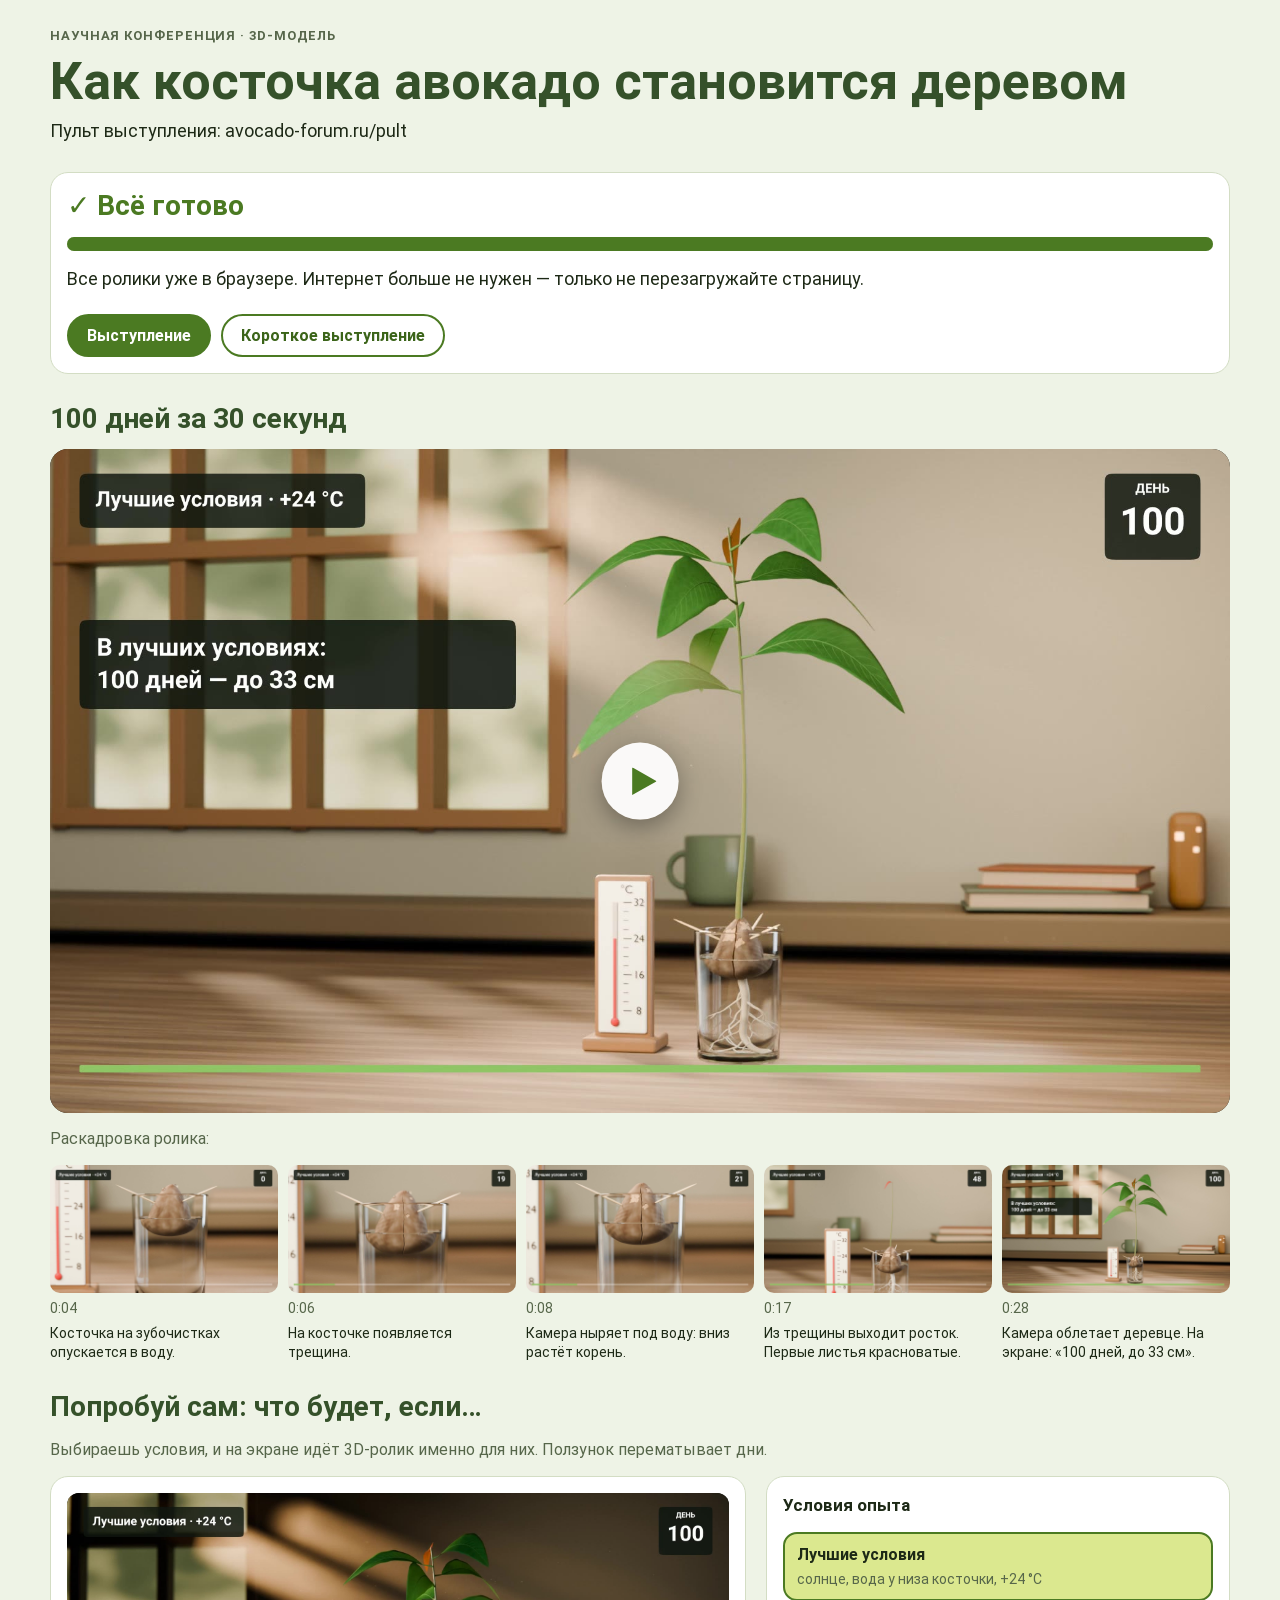
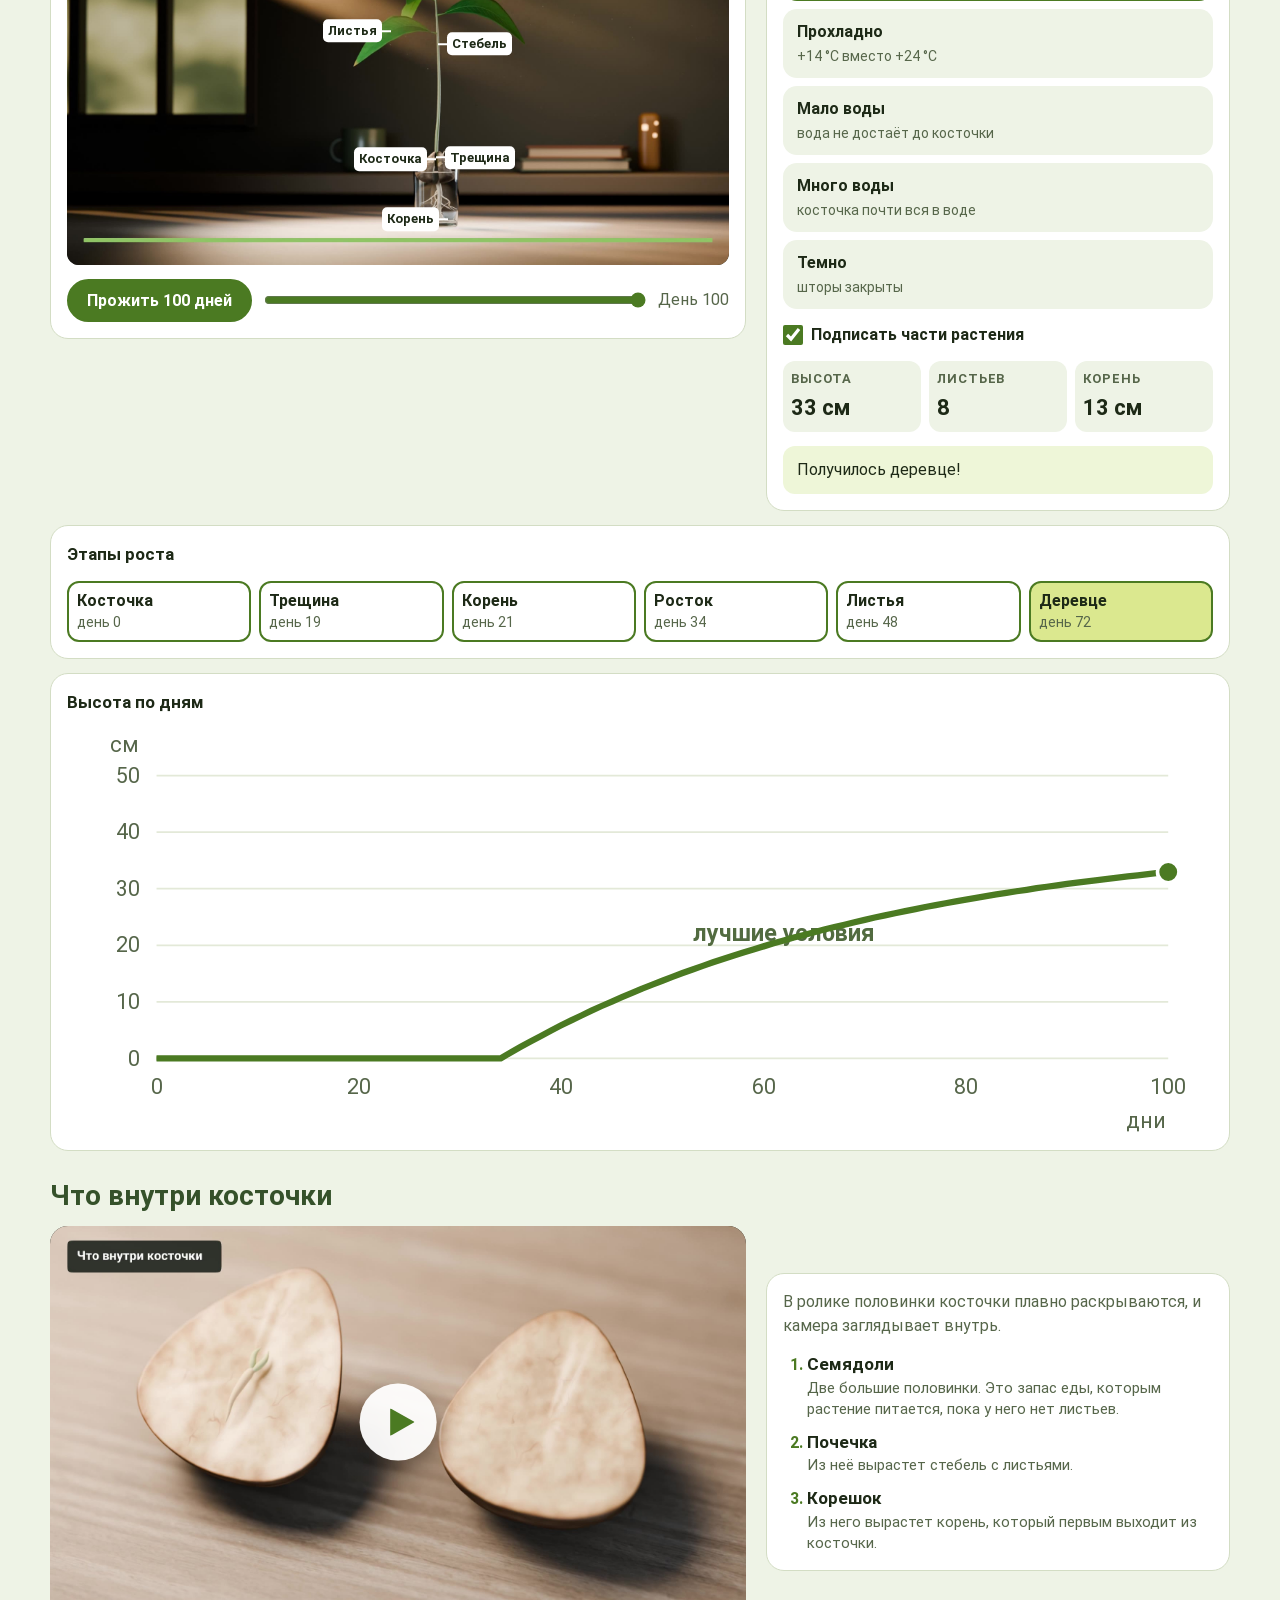
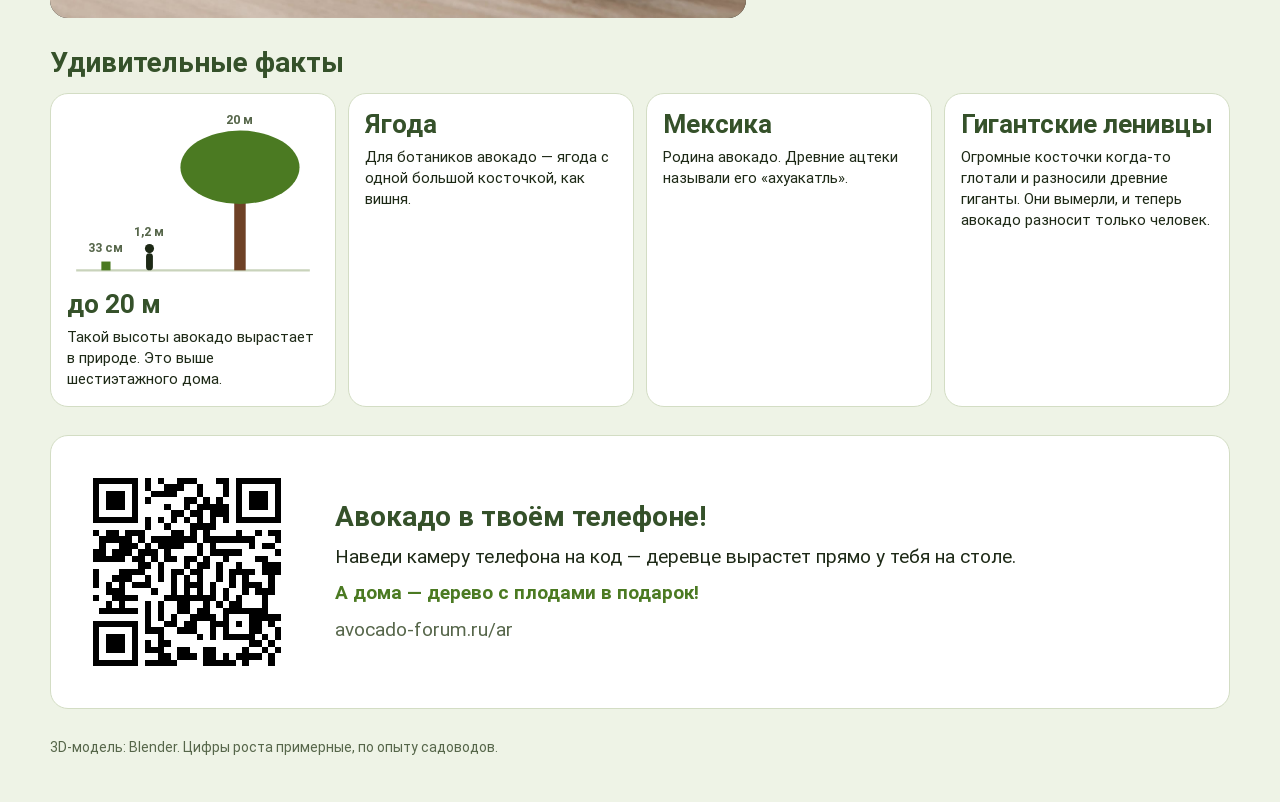
==== pult/index.html @ 77742706 "Запасной пульт выступления в /pult с предзагрузкой роликов Co-Authored-By: Claude Opus 5.5 <noreply@" ====
<!doctype html>
<html lang="ru">
<head>
  <meta charset="utf-8">
  <meta name="robots" content="noindex">
  <meta name="viewport" content="width=device-width, initial-scale=1">
  <title>Авокадо в 3D</title>
  <link rel="stylesheet" href="style.css">
  <link rel="icon" href="../ar/icon.png" type="image/png">
  <script src="../data.js" defer></script>
  <script src="config.js" defer></script>
  <script src="prepare.js" defer></script>
  <script src="slides.js" defer></script>
  <script src="pult.js" defer></script>
  <script src="page.js" defer></script>
</head>
<body>
<main class="wrap" data-preparing>
  <header class="head">
    <div class="eyebrow">Научная конференция · 3D-модель</div>
    <h1 id="theme">Как косточка авокадо становится деревом</h1>
    <p class="lead">Пульт выступления: avocado-forum.ru/pult</p>
    <section class="box preparation" aria-labelledby="prepare-title">
      <h2 id="prepare-title" role="status">Готовим выступление…</h2>
      <progress id="prepare-progress" value="0" max="43840848" aria-label="Загрузка роликов и картинок"></progress>
      <p id="prepare-count">Скачано <span id="prepare-downloaded">0</span> из 44 МБ. Не закрывайте страницу.</p>
      <p id="prepare-message" hidden></p>
      <div class="actions">
        <button class="btn primary" id="start-full" type="button" disabled>Выступление</button>
        <button class="btn" id="start-short" type="button" disabled>Короткое выступление</button>
        <button class="btn" id="prepare-retry" type="button" hidden>Повторить</button>
      </div>
    </section>
  </header>

  <section>
    <h2 data-span></h2>
    <div class="frame preview">
      <video data-src="hero.mp4" data-poster="hero-end.jpg" playsinline
             preload="metadata" aria-labelledby="theme"></video>
      <button class="playmark" type="button" aria-label="Смотреть ролик о росте авокадо"></button>
    </div>
    <p class="sec-lead">Раскадровка ролика:</p>
    <div class="board" id="board"></div>
  </section>

  <section>
    <h2>Попробуй сам: что будет, если…</h2>
    <p class="sec-lead">Выбираешь условия, и на экране идёт 3D-ролик именно для них. Ползунок перематывает дни.</p>
    <div class="sim">
      <div class="box">
        <div class="frame sim-frame" id="sim-frame">
          <img id="sim-poster" alt="">
          <video id="sim-video" playsinline preload="metadata" aria-label="Опыт с выбранными условиями"></video>
          <div id="part-layer" aria-hidden="true"></div>
        </div>
        <div class="timeline">
          <button id="play" class="btn primary" type="button"></button>
          <label class="sr-only" for="day">День</label>
          <input id="day" type="range" min="0" step="1">
          <output id="day-out" for="day"></output>
        </div>
      </div>
      <div class="box">
        <h3>Условия опыта</h3>
        <div class="scns" id="scns"></div>
        <label class="toggle"><input id="labels" type="checkbox" checked> Подписать части растения</label>
        <div class="stats">
          <div class="stat"><span>Высота</span><strong id="height"></strong></div>
          <div class="stat"><span>Листьев</span><strong id="leaves"></strong></div>
          <div class="stat"><span>Корень</span><strong id="root"></strong></div>
        </div>
        <p class="note" id="note"></p>
      </div>
    </div>
    <div class="box">
      <h3>Этапы роста</h3>
      <ol class="stages" id="stages"></ol>
    </div>
    <div class="box">
      <h3>Высота по дням</h3>
      <div class="chart-wrap">
        <svg id="chart" viewBox="0 0 640 226" role="img" aria-label="График высоты авокадо по дням">
          <g id="grid"></g>
          <path id="ideal-line" fill="none" stroke="#8da779" stroke-width="2.5" stroke-dasharray="7 6"></path>
          <text id="ideal-label" font-size="13" font-weight="700" fill="#526b40"></text>
          <path id="curve" fill="none" stroke="#4b7a22" stroke-width="3.5" stroke-linejoin="round"></path>
          <circle id="point" r="6" fill="#4b7a22" stroke="#fff" stroke-width="2"></circle>
        </svg>
      </div>
    </div>
  </section>

  <section>
    <h2 id="cut-title"></h2>
    <div class="cut">
      <div class="frame preview">
        <video data-src="cut.mp4" data-poster="cut-end.jpg" playsinline
               preload="metadata" aria-labelledby="cut-title"></video>
        <button class="playmark" type="button" aria-label="Смотреть ролик о разрезе косточки"></button>
      </div>
      <div class="box">
        <p class="sec-lead">В ролике половинки косточки плавно раскрываются, и камера заглядывает внутрь.</p>
        <ol class="parts">
          <li><h3>Семядоли</h3><p>Две большие половинки. Это запас еды, которым растение питается, пока у него нет листьев.</p></li>
          <li><h3>Почечка</h3><p>Из неё вырастет стебель с листьями.</p></li>
          <li><h3>Корешок</h3><p>Из него вырастет корень, который первым выходит из косточки.</p></li>
        </ol>
      </div>
    </div>
  </section>

  <section>
    <h2>Удивительные факты</h2>
    <div class="facts">
      <div class="fact">
        <svg id="height-comparison" viewBox="0 0 220 150" role="img">
          <line x1="8" y1="140" x2="212" y2="140" stroke="#c9d3bb" stroke-width="2"/>
          <rect x="146" y="22" width="10" height="118" fill="#6e4126"/>
          <ellipse cx="151" cy="50" rx="52" ry="32" fill="#4b7a22"/>
          <rect x="30" y="132.3" width="8" height="7.7" fill="#4b7a22"/>
          <circle cx="72" cy="121" r="4" fill="#1d2916"/>
          <rect x="69" y="125" width="6" height="15" rx="3" fill="#1d2916"/>
          <g text-anchor="middle" font-size="11" font-weight="700" fill="#56664a">
            <text x="34" y="124" id="sprout-height"></text>
            <text x="72" y="110" id="student-height"></text>
            <text x="151" y="12" id="tree-height"></text>
          </g>
        </svg>
        <h3 class="big" id="tree-height-title"></h3>
        <p>Такой высоты авокадо вырастает в природе. Это выше шестиэтажного дома.</p>
      </div>
      <div class="fact">
        <h3 class="big">Ягода</h3>
        <p>Для ботаников авокадо — ягода с одной большой косточкой, как вишня.</p>
      </div>
      <div class="fact">
        <h3 class="big">Мексика</h3>
        <p>Родина авокадо. Древние ацтеки называли его «ахуакатль».</p>
      </div>
      <div class="fact">
        <h3 class="big">Гигантские ленивцы</h3>
        <p>Огромные косточки когда-то глотали и разносили древние гиганты. Они вымерли, и теперь авокадо разносит только человек.</p>
      </div>
    </div>
  </section>

  <section class="box ar-qr" aria-label="Дополненная реальность">
    <!-- Тот же QR, что на карточках: node cards/make_qr.cjs <адрес>, проверка — test_cards_qr.py. -->
    <svg class="qr" viewBox="0 0 37 37" role="img" aria-label="QR-код страницы с деревцем" shape-rendering="crispEdges">
      <rect width="37" height="37" fill="#fff"/>
      <path fill="#000" d="M4 4h7v1h-7zM12 4h1v1h-1zM14 4h1v1h-1zM17 4h3v1h-3zM23 4h2v1h-2zM26 4h7v1h-7zM4 5h1v1h-1zM10 5h1v1h-1zM12 5h1v1h-1zM15 5h3v1h-3zM20 5h1v1h-1zM24 5h1v1h-1zM26 5h1v1h-1zM32 5h1v1h-1zM4 6h1v1h-1zM6 6h3v1h-3zM10 6h1v1h-1zM13 6h4v1h-4zM20 6h1v1h-1zM24 6h1v1h-1zM26 6h1v1h-1zM28 6h3v1h-3zM32 6h1v1h-1zM4 7h1v1h-1zM6 7h3v1h-3zM10 7h1v1h-1zM12 7h1v1h-1zM18 7h2v1h-2zM21 7h1v1h-1zM23 7h1v1h-1zM26 7h1v1h-1zM28 7h3v1h-3zM32 7h1v1h-1zM4 8h1v1h-1zM6 8h3v1h-3zM10 8h1v1h-1zM15 8h1v1h-1zM18 8h1v1h-1zM20 8h5v1h-5zM26 8h1v1h-1zM28 8h3v1h-3zM32 8h1v1h-1zM4 9h1v1h-1zM10 9h1v1h-1zM16 9h2v1h-2zM19 9h2v1h-2zM22 9h3v1h-3zM26 9h1v1h-1zM32 9h1v1h-1zM4 10h7v1h-7zM12 10h1v1h-1zM14 10h1v1h-1zM16 10h1v1h-1zM18 10h1v1h-1zM20 10h1v1h-1zM22 10h1v1h-1zM24 10h1v1h-1zM26 10h7v1h-7zM12 11h1v1h-1zM15 11h1v1h-1zM19 11h4v1h-4zM4 12h1v1h-1zM6 12h2v1h-2zM9 12h3v1h-3zM16 12h2v1h-2zM19 12h1v1h-1zM21 12h1v1h-1zM26 12h1v1h-1zM29 12h1v1h-1zM31 12h2v1h-2zM5 13h5v1h-5zM11 13h1v1h-1zM13 13h7v1h-7zM21 13h8v1h-8zM32 13h1v1h-1zM5 14h1v1h-1zM8 14h3v1h-3zM12 14h1v1h-1zM14 14h4v1h-4zM20 14h1v1h-1zM22 14h1v1h-1zM28 14h1v1h-1zM30 14h2v1h-2zM4 15h2v1h-2zM7 15h3v1h-3zM11 15h3v1h-3zM15 15h1v1h-1zM20 15h1v1h-1zM22 15h5v1h-5zM32 15h1v1h-1zM4 16h5v1h-5zM10 16h2v1h-2zM13 16h1v1h-1zM15 16h2v1h-2zM18 16h2v1h-2zM21 16h1v1h-1zM24 16h1v1h-1zM29 16h2v1h-2zM11 17h2v1h-2zM14 17h1v1h-1zM18 17h1v1h-1zM20 17h2v1h-2zM23 17h1v1h-1zM26 17h1v1h-1zM30 17h3v1h-3zM4 18h1v1h-1zM8 18h4v1h-4zM14 18h1v1h-1zM16 18h2v1h-2zM19 18h2v1h-2zM23 18h1v1h-1zM25 18h4v1h-4zM30 18h3v1h-3zM4 19h1v1h-1zM7 19h3v1h-3zM12 19h1v1h-1zM14 19h1v1h-1zM16 19h1v1h-1zM18 19h1v1h-1zM20 19h1v1h-1zM23 19h1v1h-1zM25 19h1v1h-1zM27 19h1v1h-1zM31 19h1v1h-1zM4 20h1v1h-1zM6 20h1v1h-1zM8 20h1v1h-1zM10 20h3v1h-3zM16 20h1v1h-1zM18 20h3v1h-3zM22 20h1v1h-1zM25 20h1v1h-1zM27 20h3v1h-3zM31 20h1v1h-1zM6 21h3v1h-3zM13 21h1v1h-1zM16 21h1v1h-1zM18 21h1v1h-1zM20 21h1v1h-1zM22 21h1v1h-1zM24 21h1v1h-1zM27 21h1v1h-1zM29 21h3v1h-3zM4 22h1v1h-1zM7 22h4v1h-4zM15 22h8v1h-8zM24 22h1v1h-1zM26 22h1v1h-1zM30 22h1v1h-1zM6 23h1v1h-1zM8 23h1v1h-1zM12 23h1v1h-1zM14 23h1v1h-1zM17 23h2v1h-2zM21 23h1v1h-1zM23 23h1v1h-1zM25 23h2v1h-2zM30 23h1v1h-1zM5 24h6v1h-6zM12 24h1v1h-1zM14 24h1v1h-1zM17 24h2v1h-2zM20 24h2v1h-2zM24 24h7v1h-7zM12 25h1v1h-1zM14 25h1v1h-1zM16 25h1v1h-1zM19 25h4v1h-4zM24 25h1v1h-1zM28 25h5v1h-5zM4 26h7v1h-7zM12 26h1v1h-1zM15 26h2v1h-2zM18 26h2v1h-2zM22 26h3v1h-3zM26 26h1v1h-1zM28 26h2v1h-2zM31 26h1v1h-1zM4 27h1v1h-1zM10 27h1v1h-1zM12 27h3v1h-3zM17 27h3v1h-3zM22 27h1v1h-1zM24 27h1v1h-1zM28 27h2v1h-2zM32 27h1v1h-1zM4 28h1v1h-1zM6 28h3v1h-3zM10 28h1v1h-1zM14 28h1v1h-1zM20 28h1v1h-1zM22 28h1v1h-1zM24 28h5v1h-5zM30 28h1v1h-1zM32 28h1v1h-1zM4 29h1v1h-1zM6 29h3v1h-3zM10 29h1v1h-1zM12 29h1v1h-1zM14 29h2v1h-2zM28 29h2v1h-2zM31 29h1v1h-1zM4 30h1v1h-1zM6 30h3v1h-3zM10 30h1v1h-1zM12 30h3v1h-3zM17 30h2v1h-2zM21 30h2v1h-2zM27 30h1v1h-1zM30 30h1v1h-1zM32 30h1v1h-1zM4 31h1v1h-1zM10 31h1v1h-1zM14 31h2v1h-2zM17 31h3v1h-3zM21 31h2v1h-2zM24 31h1v1h-1zM26 31h4v1h-4zM31 31h1v1h-1zM4 32h7v1h-7zM12 32h5v1h-5zM21 32h5v1h-5zM27 32h1v1h-1zM31 32h1v1h-1z"/>
    </svg>
    <div class="ar-qr-text">
      <h2>Авокадо в твоём телефоне!</h2>
      <p>Наведи камеру телефона на код — деревце вырастет прямо у тебя на столе.</p>
      <p class="gift">А дома — дерево с плодами в подарок!</p>
      <p class="foot">avocado-forum.ru/ar</p>
    </div>
  </section>

  <p class="foot">3D-модель: Blender. Цифры роста примерные, по опыту садоводов.</p>
</main>

<dialog id="pult" aria-label="Пульт выступления">
  <div id="projection">
    <div class="stage" id="stage">
      <div id="slide" class="slide"></div>
      <span class="hint" id="hint"></span>
    </div>
  </div>
</dialog>
</body>
</html>
---- pult/style.css ----
@font-face {
  font-family: Roboto;
  src: url("../fonts/Roboto-Regular.ttf") format("truetype");
  font-weight: 400;
  font-display: swap;
}

@font-face {
  font-family: Roboto;
  src: url("../fonts/Roboto-Bold.ttf") format("truetype");
  font-weight: 700;
  font-display: swap;
}

:root {
  color-scheme: light;
  --bg: #eef3e6;
  --panel: #fff;
  --ink: #1d2916;
  --muted: #56664a;
  --line: #d3ddc4;
  --skin: #35512a;
  --accent: #4b7a22;
  --flesh: #dbe88f;
  --studio: #121811;
  font-family: Roboto, system-ui, sans-serif;
}

* { box-sizing: border-box; }
body { margin: 0; color: var(--ink); background: var(--bg); line-height: 1.5; }
h1, h2, h3, p { margin: 0; }
img, video { display: block; max-width: 100%; }
[hidden] { display: none !important; }
:focus-visible { outline: 3px solid #c8780b; outline-offset: 3px; }

.wrap {
  width: min(100%, 1220px);
  margin-inline: auto;
  padding: 26px 20px 44px;
  display: grid;
  gap: 28px;
}

.head, section, .box { display: grid; gap: 14px; }
.head { gap: 8px; }
.eyebrow, .stat span {
  font-size: 13px;
  font-weight: 700;
  letter-spacing: .07em;
  text-transform: uppercase;
  color: var(--muted);
}

h1 { font-size: clamp(30px, 5vw, 52px); line-height: 1.07; color: var(--skin); text-wrap: balance; }
h2 { font-size: clamp(21px, 3vw, 28px); line-height: 1.2; color: var(--skin); }
h3 { font-size: 17px; }
.lead { font-size: 18px; max-width: 62ch; }
.actions, .timeline { display: flex; flex-wrap: wrap; gap: 10px; align-items: center; }
.actions { margin-top: 8px; }
.btn {
  border: 2px solid var(--accent);
  border-radius: 999px;
  padding: 10px 18px;
  background: transparent;
  color: #3b6419;
  font: 700 16px Roboto, system-ui, sans-serif;
  cursor: pointer;
}
.btn.primary { background: var(--accent); color: #fff; }
.sec-lead, .parts p, .foot { color: var(--muted); }

.frame {
  width: 100%;
  aspect-ratio: 16 / 9;
  border-radius: 18px;
  overflow: hidden;
  background: var(--studio);
}
.preview { position: relative; }
.preview video { width: 100%; height: 100%; }
.playmark {
  position: absolute;
  top: 50%;
  left: 50%;
  transform: translate(-50%, -50%);
  width: clamp(46px, 6vw, 80px);
  aspect-ratio: 1;
  border: 0;
  border-radius: 50%;
  display: grid;
  place-items: center;
  background: #fffffff0;
  box-shadow: 0 8px 24px #0005;
  cursor: pointer;
}
.playmark::after {
  content: "";
  width: 43%;
  aspect-ratio: 1;
  transform: translateX(10%);
  background: var(--accent);
  clip-path: polygon(12% 0, 100% 50%, 12% 100%);
}
.board { display: grid; grid-template-columns: repeat(5, minmax(0, 1fr)); gap: 10px; }
.shot { display: grid; gap: 6px; align-content: start; font-size: 14px; line-height: 1.35; }
.shot img { width: 100%; aspect-ratio: 16 / 9; border-radius: 10px; }
.shot time, output { color: var(--muted); font-variant-numeric: tabular-nums; }

.sim, .cut { display: grid; gap: 20px; grid-template-columns: minmax(0, 1.5fr) minmax(0, 1fr); }
.sim { align-items: start; }
.cut { align-items: center; }
.box, .fact { min-width: 0; border: 1px solid var(--line); border-radius: 18px; background: var(--panel); padding: 16px; }
.sim-frame { position: relative; border-radius: 12px; }
.sim-frame :is(video, img), #part-layer { position: absolute; inset: 0; width: 100%; height: 100%; }
#sim-video { visibility: hidden; }
#sim-frame.ready #sim-video { visibility: visible; }
.part {
  position: absolute;
  transform: translate(calc(-100% - 9px), -50%);
  background: #fff;
  color: var(--ink);
  border-radius: 5px;
  padding: 2px 5px;
  font-size: clamp(9px, 1.2vw, 13px);
  font-weight: 700;
}
.part::after {
  content: "";
  width: 9px;
  height: 2px;
  background: #fff;
  position: absolute;
  left: 100%;
  top: calc(50% - 1px);
}
.part:is(:nth-child(2), :nth-child(4)) { transform: translate(9px, -50%); }
.part:is(:nth-child(2), :nth-child(4))::after { left: auto; right: 100%; }
.timeline input { flex: 1 1 125px; min-width: 0; height: 28px; }
input { accent-color: var(--accent); }
output { min-width: 6ch; text-align: right; }
.scns { display: grid; gap: 8px; }
.scn {
  display: grid;
  gap: 2px;
  border: 2px solid transparent;
  border-radius: 14px;
  background: var(--bg);
  color: inherit;
  padding: 9px 12px;
  text-align: left;
  font: inherit;
  cursor: pointer;
}
.scn span { font-size: 14px; color: var(--muted); }
.scn[aria-pressed="true"] { border-color: var(--accent); background: var(--flesh); }
.toggle { display: flex; align-items: center; gap: 8px; font-weight: 700; cursor: pointer; }
.toggle input { width: 20px; height: 20px; margin: 0; }
.stats, .stages { display: grid; gap: 8px; }
.stats { grid-template-columns: repeat(3, minmax(0, 1fr)); }
.stat { display: grid; gap: 2px; border-radius: 12px; background: var(--bg); padding: 8px; }
.stat strong { font-size: clamp(17px, 2vw, 22px); }
.note { border-radius: 12px; background: #eef6d8; padding: 12px 14px; }
.stages {
  margin: 0;
  padding: 0;
  list-style: none;
  grid-template-columns: repeat(6, minmax(0, 1fr));
}
.stages li {
  display: grid;
  align-content: start;
  gap: 3px;
  padding: 8px;
  border: 2px dashed var(--line);
  border-radius: 12px;
  line-height: 1.25;
}
.stages li.done { border-style: solid; border-color: var(--accent); }
.stages li.now { background: var(--flesh); }
.stages span { font-size: 14px; color: var(--muted); }
.chart-wrap { overflow-x: auto; }
#chart { display: block; width: 100%; min-width: 375px; }
.parts { margin: 0; display: grid; gap: 10px; padding-left: 24px; }
.parts li::marker { color: var(--accent); font-weight: 700; }
.parts p, .fact p { font-size: 15px; line-height: 1.4; }
.facts { display: grid; gap: 12px; grid-template-columns: repeat(4, minmax(0, 1fr)); }
.fact h3 { margin-bottom: 6px; color: var(--skin); font-size: 23px; line-height: 1.1; }
.facts .fact { display: grid; align-content: start; gap: 8px; }
.fact .big { margin: 0; font-size: 26px; }
.fact svg { display: block; width: 100%; height: auto; }
.ar-qr { display: grid; grid-template-columns: 240px minmax(0, 1fr); gap: 28px; align-items: center; }
.ar-qr .qr { display: block; width: 100%; height: auto; }
.ar-qr-text { display: grid; gap: 10px; }
.ar-qr-text p { font-size: 19px; line-height: 1.4; }
.ar-qr .gift { font-weight: 700; color: var(--accent); }
.foot { font-size: 14px; color: var(--muted); }
.sr-only { position: absolute; width: 1px; height: 1px; overflow: hidden; clip-path: inset(50%); }

@media (max-width: 880px) {
  .sim, .cut { grid-template-columns: minmax(0, 1fr); }
  .board, .facts { grid-template-columns: repeat(2, minmax(0, 1fr)); }
}
@media (max-width: 640px) {
  .wrap { padding-inline: 16px; }
  .stages { grid-template-columns: repeat(3, minmax(0, 1fr)); }
}
@media (max-width: 520px) {
  .facts, .ar-qr { grid-template-columns: minmax(0, 1fr); }
  .ar-qr .qr { max-width: 240px; }
}

/* Пульт сохраняет композицию 16:9 при любом размере экрана. */
#pult {
  position: fixed;
  inset: 0;
  width: 100vw;
  height: 100dvh;
  max-width: none;
  max-height: none;
  margin: 0;
  padding: 0;
  border: 0;
  background: #101310;
  color: white;
  overflow: hidden;
}
#pult::backdrop { background: #101310; }
#projection {
  width: 100%;
  height: 100%;
  display: grid;
  place-items: center;
  background: #101310;
}
.stage {
  position: relative;
  width: min(100vw, 177.7778dvh);
  aspect-ratio: 16 / 9;
  overflow: hidden;
  container-type: inline-size;
  background: #101310;
}
.slide, .slide > :is(img, video), .question { position: absolute; inset: 0; width: 100%; height: 100%; }
.slide > :is(img, video) { object-fit: contain; }
.hint {
  position: absolute;
  z-index: 4;
  bottom: 1.25cqw;
  right: 2.5cqw;
  padding: .12em .5em;
  border-radius: .3em;
  background: #0007;
  color: #ffffffb2;
  font-size: 1.05cqw;
  pointer-events: none;
}
.stage { cursor: default; }
.stage[data-idle="true"] { cursor: none; }
.theme-card {
  position: absolute;
  left: 5%;
  top: 26%;
  width: 27%;
  padding: 2.2cqw 2cqw;
  border-radius: 1.4cqw;
  background: #101710df;
  font-size: 3.35cqw;
  line-height: 1.08;
  text-wrap: balance;
  color: #fff;
}
.question-bg { filter: blur(1.5cqw) brightness(.42); transform: scale(1.08); }
.question {
  display: grid;
  align-content: start;
  gap: 1.7cqw;
  padding: 3.7cqw 5cqw;
  background: linear-gradient(115deg, #090b09c2, #130f0970 78%);
}
.experiment { font-size: 1.7cqw; font-weight: 700; color: #ffffffb8; }
.question h2 { color: #fff; font-size: 6.65cqw; line-height: 1.03; }
.question p { font-size: 3.5cqw; line-height: 1.15; font-weight: 700; }
.question .badge {
  justify-self: start;
  border-radius: 999px;
  padding: .45cqw 1.4cqw;
  background: #ffffff2b;
  font-size: 1.95cqw;
  font-weight: 700;
}
.answers {
  position: absolute;
  inset: auto 5% 8% 5%;
  display: grid;
  grid-template-columns: repeat(2, minmax(0, 1fr));
  gap: 3cqw;
}
.answer {
  min-height: 11.65cqw;
  display: flex;
  align-items: center;
  justify-content: center;
  gap: 1.5cqw;
  background: #29762d;
  border-radius: 1.5cqw;
  box-shadow: 0 .5cqw 1.4cqw #0006;
  font-size: 4cqw;
  font-weight: 700;
  white-space: nowrap;
}
.answer:last-child { background: #bf2327; }
.answer i {
  display: grid;
  place-items: center;
  width: 5.55cqw;
  height: 5.55cqw;
  border-radius: 50%;
  background: white;
  color: #26712a;
  line-height: 1;
  font-style: normal;
}
.answer:last-child i { color: #bf2327; }
.play-fallback {
  position: absolute;
  z-index: 3;
  left: 50%;
  bottom: 12%;
  transform: translateX(-50%);
}

[data-preparing] > :not(header) { display: none; }
.preparation {
  margin-top: 20px;
  gap: 14px;
}
.preparation[data-state="ready"] h2 { color: var(--accent); }
.preparation p { font-size: 18px; }
.preparation progress {
  appearance: none;
  width: 100%;
  height: 14px;
  border: 0;
  border-radius: 999px;
  background: var(--line);
  accent-color: var(--accent);
}
.preparation progress::-webkit-progress-bar {
  background: var(--line);
  border-radius: 999px;
}
.preparation progress::-webkit-progress-value {
  background: var(--accent);
  border-radius: 999px;
}
.preparation progress::-moz-progress-bar {
  background: var(--accent);
  border-radius: 999px;
}
.preparation .btn:disabled {
  opacity: 0.42;
  cursor: default;
}
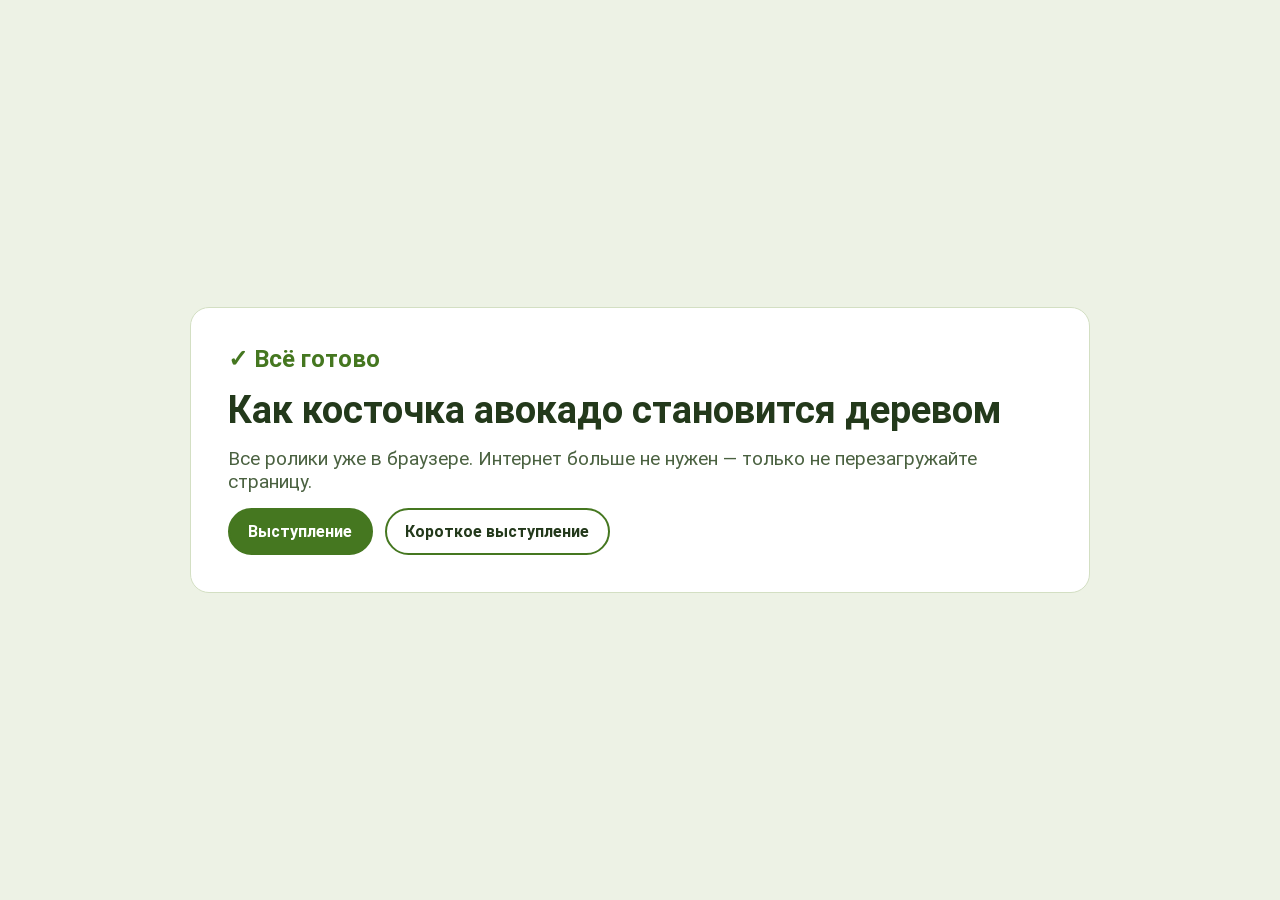
==== commit 397bf9b1: "Интерактивная презентация в /pult: вступление, живой график, выбор зала Co-Authored-By: Claude Opus " ====
--- a/pult/index.html
+++ b/pult/index.html
@@ -2,117 +2,40 @@
 <html lang="ru">
 <head>
   <meta charset="utf-8">
+  <meta name="viewport" content="width=device-width, initial-scale=1">
   <meta name="robots" content="noindex">
-  <meta name="viewport" content="width=device-width, initial-scale=1">
-  <title>Авокадо в 3D</title>
-  <link rel="stylesheet" href="style.css">
-  <link rel="icon" href="../ar/icon.png" type="image/png">
+  <title>Выступление · Авокадо в 3D</title>
+  <link rel="icon" href="data:,">
+  <link rel="stylesheet" href="prepare.css">
+  <link rel="stylesheet" href="pult.css">
   <script src="../data.js" defer></script>
   <script src="config.js" defer></script>
+  <script src="slides.js" defer></script>
+  <script src="deck.js" defer></script>
   <script src="prepare.js" defer></script>
-  <script src="slides.js" defer></script>
+  <script src="charts.js" defer></script>
   <script src="pult.js" defer></script>
-  <script src="page.js" defer></script>
 </head>
 <body>
-<main class="wrap" data-preparing>
-  <header class="head">
-    <div class="eyebrow">Научная конференция · 3D-модель</div>
-    <h1 id="theme">Как косточка авокадо становится деревом</h1>
-    <p class="lead">Пульт выступления: avocado-forum.ru/pult</p>
-    <section class="box preparation" aria-labelledby="prepare-title">
-      <h2 id="prepare-title" role="status">Готовим выступление…</h2>
-      <progress id="prepare-progress" value="0" max="43840848" aria-label="Загрузка роликов и картинок"></progress>
-      <p id="prepare-count">Скачано <span id="prepare-downloaded">0</span> из 44 МБ. Не закрывайте страницу.</p>
-      <p id="prepare-message" hidden></p>
-      <div class="actions">
-        <button class="btn primary" id="start-full" type="button" disabled>Выступление</button>
-        <button class="btn" id="start-short" type="button" disabled>Короткое выступление</button>
-        <button class="btn" id="prepare-retry" type="button" hidden>Повторить</button>
-      </div>
-    </section>
-  </header>
-
-  <section>
-    <h2 data-span></h2>
-    <div class="frame preview">
-      <video data-src="hero.mp4" data-poster="hero-end.jpg" playsinline
-             preload="metadata" aria-labelledby="theme"></video>
-      <button class="playmark" type="button" aria-label="Смотреть ролик о росте авокадо"></button>
+  <template id="intro-title">
+    <div class="intro title-slide">
+      <p class="eyebrow">Научная конференция · Исследовательский проект</p>
+      <h2>Как косточка авокадо становится деревом</h2>
+      <p id="title-credit">Автор: Неворотова Полина Олеговна, 1 класс</p>
+      <p class="subtitle">Опыт на компьютере: 3D-модель в Blender, помогал искусственный интеллект</p>
     </div>
-    <p class="sec-lead">Раскадровка ролика:</p>
-    <div class="board" id="board"></div>
-  </section>
-
-  <section>
-    <h2>Попробуй сам: что будет, если…</h2>
-    <p class="sec-lead">Выбираешь условия, и на экране идёт 3D-ролик именно для них. Ползунок перематывает дни.</p>
-    <div class="sim">
-      <div class="box">
-        <div class="frame sim-frame" id="sim-frame">
-          <img id="sim-poster" alt="">
-          <video id="sim-video" playsinline preload="metadata" aria-label="Опыт с выбранными условиями"></video>
-          <div id="part-layer" aria-hidden="true"></div>
-        </div>
-        <div class="timeline">
-          <button id="play" class="btn primary" type="button"></button>
-          <label class="sr-only" for="day">День</label>
-          <input id="day" type="range" min="0" step="1">
-          <output id="day-out" for="day"></output>
-        </div>
-      </div>
-      <div class="box">
-        <h3>Условия опыта</h3>
-        <div class="scns" id="scns"></div>
-        <label class="toggle"><input id="labels" type="checkbox" checked> Подписать части растения</label>
-        <div class="stats">
-          <div class="stat"><span>Высота</span><strong id="height"></strong></div>
-          <div class="stat"><span>Листьев</span><strong id="leaves"></strong></div>
-          <div class="stat"><span>Корень</span><strong id="root"></strong></div>
-        </div>
-        <p class="note" id="note"></p>
-      </div>
+  </template>
+  <template id="intro-goal">
+    <div class="intro goal-slide">
+      <h2 class="eyebrow">Цель проекта</h2>
+      <p class="goal">Узнать, что нужно косточке авокадо, чтобы из неё выросло дерево.</p>
+      <p><strong>Гипотеза:</strong> косточке нужны вода, тепло и свет.<br>И чем больше воды, тем лучше.</p>
     </div>
-    <div class="box">
-      <h3>Этапы роста</h3>
-      <ol class="stages" id="stages"></ol>
-    </div>
-    <div class="box">
-      <h3>Высота по дням</h3>
-      <div class="chart-wrap">
-        <svg id="chart" viewBox="0 0 640 226" role="img" aria-label="График высоты авокадо по дням">
-          <g id="grid"></g>
-          <path id="ideal-line" fill="none" stroke="#8da779" stroke-width="2.5" stroke-dasharray="7 6"></path>
-          <text id="ideal-label" font-size="13" font-weight="700" fill="#526b40"></text>
-          <path id="curve" fill="none" stroke="#4b7a22" stroke-width="3.5" stroke-linejoin="round"></path>
-          <circle id="point" r="6" fill="#4b7a22" stroke="#fff" stroke-width="2"></circle>
-        </svg>
-      </div>
-    </div>
-  </section>
-
-  <section>
-    <h2 id="cut-title"></h2>
-    <div class="cut">
-      <div class="frame preview">
-        <video data-src="cut.mp4" data-poster="cut-end.jpg" playsinline
-               preload="metadata" aria-labelledby="cut-title"></video>
-        <button class="playmark" type="button" aria-label="Смотреть ролик о разрезе косточки"></button>
-      </div>
-      <div class="box">
-        <p class="sec-lead">В ролике половинки косточки плавно раскрываются, и камера заглядывает внутрь.</p>
-        <ol class="parts">
-          <li><h3>Семядоли</h3><p>Две большие половинки. Это запас еды, которым растение питается, пока у него нет листьев.</p></li>
-          <li><h3>Почечка</h3><p>Из неё вырастет стебель с листьями.</p></li>
-          <li><h3>Корешок</h3><p>Из него вырастет корень, который первым выходит из косточки.</p></li>
-        </ol>
-      </div>
-    </div>
-  </section>
-
-  <section>
-    <h2>Удивительные факты</h2>
-    <div class="facts">
+  </template>
+  <template id="intro-facts">
+    <section class="facts-slide">
+      <h2>А вы знали?</h2>
+          <div class="facts">
       <div class="fact">
         <svg id="height-comparison" viewBox="0 0 220 150" role="img">
           <line x1="8" y1="140" x2="212" y2="140" stroke="#c9d3bb" stroke-width="2"/>
@@ -143,32 +66,29 @@
         <p>Огромные косточки когда-то глотали и разносили древние гиганты. Они вымерли, и теперь авокадо разносит только человек.</p>
       </div>
     </div>
-  </section>
-
-  <section class="box ar-qr" aria-label="Дополненная реальность">
-    <!-- Тот же QR, что на карточках: node cards/make_qr.cjs <адрес>, проверка — test_cards_qr.py. -->
-    <svg class="qr" viewBox="0 0 37 37" role="img" aria-label="QR-код страницы с деревцем" shape-rendering="crispEdges">
-      <rect width="37" height="37" fill="#fff"/>
-      <path fill="#000" d="M4 4h7v1h-7zM12 4h1v1h-1zM14 4h1v1h-1zM17 4h3v1h-3zM23 4h2v1h-2zM26 4h7v1h-7zM4 5h1v1h-1zM10 5h1v1h-1zM12 5h1v1h-1zM15 5h3v1h-3zM20 5h1v1h-1zM24 5h1v1h-1zM26 5h1v1h-1zM32 5h1v1h-1zM4 6h1v1h-1zM6 6h3v1h-3zM10 6h1v1h-1zM13 6h4v1h-4zM20 6h1v1h-1zM24 6h1v1h-1zM26 6h1v1h-1zM28 6h3v1h-3zM32 6h1v1h-1zM4 7h1v1h-1zM6 7h3v1h-3zM10 7h1v1h-1zM12 7h1v1h-1zM18 7h2v1h-2zM21 7h1v1h-1zM23 7h1v1h-1zM26 7h1v1h-1zM28 7h3v1h-3zM32 7h1v1h-1zM4 8h1v1h-1zM6 8h3v1h-3zM10 8h1v1h-1zM15 8h1v1h-1zM18 8h1v1h-1zM20 8h5v1h-5zM26 8h1v1h-1zM28 8h3v1h-3zM32 8h1v1h-1zM4 9h1v1h-1zM10 9h1v1h-1zM16 9h2v1h-2zM19 9h2v1h-2zM22 9h3v1h-3zM26 9h1v1h-1zM32 9h1v1h-1zM4 10h7v1h-7zM12 10h1v1h-1zM14 10h1v1h-1zM16 10h1v1h-1zM18 10h1v1h-1zM20 10h1v1h-1zM22 10h1v1h-1zM24 10h1v1h-1zM26 10h7v1h-7zM12 11h1v1h-1zM15 11h1v1h-1zM19 11h4v1h-4zM4 12h1v1h-1zM6 12h2v1h-2zM9 12h3v1h-3zM16 12h2v1h-2zM19 12h1v1h-1zM21 12h1v1h-1zM26 12h1v1h-1zM29 12h1v1h-1zM31 12h2v1h-2zM5 13h5v1h-5zM11 13h1v1h-1zM13 13h7v1h-7zM21 13h8v1h-8zM32 13h1v1h-1zM5 14h1v1h-1zM8 14h3v1h-3zM12 14h1v1h-1zM14 14h4v1h-4zM20 14h1v1h-1zM22 14h1v1h-1zM28 14h1v1h-1zM30 14h2v1h-2zM4 15h2v1h-2zM7 15h3v1h-3zM11 15h3v1h-3zM15 15h1v1h-1zM20 15h1v1h-1zM22 15h5v1h-5zM32 15h1v1h-1zM4 16h5v1h-5zM10 16h2v1h-2zM13 16h1v1h-1zM15 16h2v1h-2zM18 16h2v1h-2zM21 16h1v1h-1zM24 16h1v1h-1zM29 16h2v1h-2zM11 17h2v1h-2zM14 17h1v1h-1zM18 17h1v1h-1zM20 17h2v1h-2zM23 17h1v1h-1zM26 17h1v1h-1zM30 17h3v1h-3zM4 18h1v1h-1zM8 18h4v1h-4zM14 18h1v1h-1zM16 18h2v1h-2zM19 18h2v1h-2zM23 18h1v1h-1zM25 18h4v1h-4zM30 18h3v1h-3zM4 19h1v1h-1zM7 19h3v1h-3zM12 19h1v1h-1zM14 19h1v1h-1zM16 19h1v1h-1zM18 19h1v1h-1zM20 19h1v1h-1zM23 19h1v1h-1zM25 19h1v1h-1zM27 19h1v1h-1zM31 19h1v1h-1zM4 20h1v1h-1zM6 20h1v1h-1zM8 20h1v1h-1zM10 20h3v1h-3zM16 20h1v1h-1zM18 20h3v1h-3zM22 20h1v1h-1zM25 20h1v1h-1zM27 20h3v1h-3zM31 20h1v1h-1zM6 21h3v1h-3zM13 21h1v1h-1zM16 21h1v1h-1zM18 21h1v1h-1zM20 21h1v1h-1zM22 21h1v1h-1zM24 21h1v1h-1zM27 21h1v1h-1zM29 21h3v1h-3zM4 22h1v1h-1zM7 22h4v1h-4zM15 22h8v1h-8zM24 22h1v1h-1zM26 22h1v1h-1zM30 22h1v1h-1zM6 23h1v1h-1zM8 23h1v1h-1zM12 23h1v1h-1zM14 23h1v1h-1zM17 23h2v1h-2zM21 23h1v1h-1zM23 23h1v1h-1zM25 23h2v1h-2zM30 23h1v1h-1zM5 24h6v1h-6zM12 24h1v1h-1zM14 24h1v1h-1zM17 24h2v1h-2zM20 24h2v1h-2zM24 24h7v1h-7zM12 25h1v1h-1zM14 25h1v1h-1zM16 25h1v1h-1zM19 25h4v1h-4zM24 25h1v1h-1zM28 25h5v1h-5zM4 26h7v1h-7zM12 26h1v1h-1zM15 26h2v1h-2zM18 26h2v1h-2zM22 26h3v1h-3zM26 26h1v1h-1zM28 26h2v1h-2zM31 26h1v1h-1zM4 27h1v1h-1zM10 27h1v1h-1zM12 27h3v1h-3zM17 27h3v1h-3zM22 27h1v1h-1zM24 27h1v1h-1zM28 27h2v1h-2zM32 27h1v1h-1zM4 28h1v1h-1zM6 28h3v1h-3zM10 28h1v1h-1zM14 28h1v1h-1zM20 28h1v1h-1zM22 28h1v1h-1zM24 28h5v1h-5zM30 28h1v1h-1zM32 28h1v1h-1zM4 29h1v1h-1zM6 29h3v1h-3zM10 29h1v1h-1zM12 29h1v1h-1zM14 29h2v1h-2zM28 29h2v1h-2zM31 29h1v1h-1zM4 30h1v1h-1zM6 30h3v1h-3zM10 30h1v1h-1zM12 30h3v1h-3zM17 30h2v1h-2zM21 30h2v1h-2zM27 30h1v1h-1zM30 30h1v1h-1zM32 30h1v1h-1zM4 31h1v1h-1zM10 31h1v1h-1zM14 31h2v1h-2zM17 31h3v1h-3zM21 31h2v1h-2zM24 31h1v1h-1zM26 31h4v1h-4zM31 31h1v1h-1zM4 32h7v1h-7zM12 32h5v1h-5zM21 32h5v1h-5zM27 32h1v1h-1zM31 32h1v1h-1z"/>
-    </svg>
-    <div class="ar-qr-text">
-      <h2>Авокадо в твоём телефоне!</h2>
-      <p>Наведи камеру телефона на код — деревце вырастет прямо у тебя на столе.</p>
-      <p class="gift">А дома — дерево с плодами в подарок!</p>
-      <p class="foot">avocado-forum.ru/ar</p>
+    </section>
+  </template>
+  <main class="launch">
+    <section class="preparation" data-state="loading" aria-labelledby="prepare-title">
+  <h2 id="prepare-title" role="status">Готовим выступление…</h2>
+  <h1>Как косточка авокадо становится деревом</h1>
+  <progress id="prepare-progress" value="0" aria-label="Загрузка роликов и картинок"></progress>
+  <p id="prepare-count" hidden>Скачано <span id="prepare-downloaded">0</span> из <span id="prepare-total"></span> МБ. Не закрывайте страницу.</p>
+  <p id="prepare-message" hidden></p>
+  <div class="actions">
+    <button class="btn primary" id="start-full" type="button" disabled>Выступление</button>
+    <button class="btn" id="start-short" type="button" disabled>Короткое выступление</button>
+    <button class="btn" id="prepare-retry" type="button" hidden>Повторить</button>
+  </div>
+</section>
+  </main>
+  <dialog id="pult" aria-label="Презентация">
+    <div id="projection">
+      <div id="stage" tabindex="-1">
+        <div id="slide"></div>
+        <span id="hint"></span>
+      </div>
     </div>
-  </section>
-
-  <p class="foot">3D-модель: Blender. Цифры роста примерные, по опыту садоводов.</p>
-</main>
-
-<dialog id="pult" aria-label="Пульт выступления">
-  <div id="projection">
-    <div class="stage" id="stage">
-      <div id="slide" class="slide"></div>
-      <span class="hint" id="hint"></span>
-    </div>
-  </div>
-</dialog>
+  </dialog>
 </body>
 </html>
--- a/pult/prepare.css
+++ b/pult/prepare.css
@@ -0,0 +1,75 @@
+@font-face {
+  font-family: Roboto;
+  src: url("../fonts/Roboto-Regular.ttf") format("truetype");
+  font-weight: 400;
+}
+@font-face {
+  font-family: Roboto;
+  src: url("../fonts/Roboto-Bold.ttf") format("truetype");
+  font-weight: 700;
+}
+:root {
+  --paper: #edf2e5;
+  --ink: #23391b;
+  --accent: #457720;
+  --line: #d3dfc3;
+  font-family: Roboto, Arial, sans-serif;
+}
+* { box-sizing: border-box; }
+body { margin: 0; background: var(--paper); color: var(--ink); }
+[hidden] { display: none !important; }
+.launch {
+  min-height: 100dvh;
+  display: grid;
+  place-items: center;
+  padding: 24px;
+}
+.preparation {
+  width: min(100%, 900px);
+  display: grid;
+  gap: 15px;
+  padding: clamp(20px, 3vw, 37px);
+  border: 1px solid var(--line);
+  border-radius: 19px;
+  background: #fff;
+}
+.preparation :is(h1, h2, p) { margin: 0; }
+.preparation h1 { font-size: clamp(24px, 3.1vw, 38px); }
+.preparation h2 { color: var(--accent); font-size: clamp(18px, 2vw, 24px); }
+.preparation p { color: #4a6140; font-size: clamp(15px, 1.6vw, 19px); }
+.preparation progress {
+  appearance: none;
+  width: 100%;
+  height: 14px;
+  border: 0;
+  border-radius: 999px;
+  background: var(--line);
+  accent-color: var(--accent);
+}
+.preparation progress::-webkit-progress-bar {
+  background: var(--line);
+  border-radius: 999px;
+}
+.preparation progress::-webkit-progress-value {
+  background: var(--accent);
+  border-radius: 999px;
+}
+.preparation progress::-moz-progress-bar {
+  background: var(--accent);
+  border-radius: 999px;
+}
+.actions { display: flex; flex-wrap: wrap; gap: 12px; }
+.btn {
+  padding: .72em 1.15em;
+  border: 2px solid var(--accent);
+  border-radius: 999px;
+  background: #fff;
+  color: var(--ink);
+  font: inherit;
+  font-weight: 700;
+  cursor: pointer;
+}
+.btn.primary { background: var(--accent); color: #fff; }
+.btn:focus-visible { outline: 3px solid #95bc66; outline-offset: 3px; }
+.preparation .btn:disabled { display: none; }
+.preparation[data-state="loading"] .actions { display: none; }
--- a/pult/pult.css
+++ b/pult/pult.css
@@ -0,0 +1,249 @@
+#pult {
+  position: fixed;
+  inset: 0;
+  width: 100%;
+  height: 100%;
+  max-width: none;
+  max-height: none;
+  margin: 0;
+  border: 0;
+  padding: 0;
+  background: #10160f;
+  color: #f9fbf6;
+}
+#pult::backdrop { background: #10160f; }
+#projection {
+  width: 100%;
+  height: 100%;
+  display: grid;
+  place-items: center;
+  background: #131a12;
+}
+#stage {
+  position: relative;
+  width: min(100%, 100dvh * 16 / 9);
+  aspect-ratio: 16 / 9;
+  container-type: inline-size;
+  outline: none;
+  overflow: hidden;
+  --surface: #1e2818;
+  --tile: #28341f;
+  --muted: #c4d3b8;
+  --lime: #e2ed9e;
+}
+#slide { position: absolute; inset: 0; }
+#stage :is(h2, h3, p, ol) { margin: 0; }
+#hint {
+  position: absolute;
+  z-index: 3;
+  right: 1.5cqw;
+  bottom: .48cqw;
+  pointer-events: none;
+  background: #131a12de;
+  border-radius: .35cqw;
+  padding: .18cqw .38cqw;
+  color: var(--muted);
+  font-size: .9cqw;
+}
+.cover { width: 100%; height: 100%; display: block; object-fit: cover; }
+#slide:is([data-screen="title"], [data-screen="goal"], [data-screen^="ask-"])::before {
+  content: "";
+  position: absolute;
+  inset: 0;
+  background: linear-gradient(95deg, #0b100ae0, #0d110ab0 52%, #0d110a67);
+}
+#slide[data-screen^="ask-"]::before {
+  background: linear-gradient(#090b08c9, #0a0c09a6 60%, #0c0f0ac9);
+}
+.eyebrow {
+  color: var(--lime);
+  font-size: 1.25cqw;
+  font-weight: 700;
+  letter-spacing: .1em;
+  text-transform: uppercase;
+}
+.intro {
+  position: absolute;
+  top: 23%;
+  left: 5.45%;
+  width: 87%;
+}
+#stage .intro .eyebrow { margin-bottom: 1.2cqw; }
+.title-slide h2 { max-width: 78%; font-size: 5cqw; line-height: 1.04; }
+#stage #title-credit { margin-top: 2.35cqw; font-size: 2.4cqw; font-weight: 700; }
+#stage .subtitle { margin-top: .75cqw; color: var(--muted); font-size: 1.6cqw; }
+.goal-slide .goal {
+  max-width: 73%;
+  font-size: 3.35cqw;
+  line-height: 1.16;
+  font-weight: 700;
+}
+#stage .goal-slide .goal + p {
+  margin-top: 2.5cqw;
+  color: #e0e9d8;
+  font-size: 2.17cqw;
+  line-height: 1.34;
+}
+.goal-slide strong { color: var(--lime); }
+.facts-slide { padding: 6.4cqw 5.45cqw 4cqw; }
+.facts-slide h2 { font-size: 4.2cqw; }
+.facts {
+  display: grid;
+  grid-template-columns: repeat(4, minmax(0, 1fr));
+  gap: 1.4cqw;
+  margin-top: 2.2cqw;
+}
+.fact {
+  display: flex;
+  flex-direction: column;
+  min-height: 30cqw;
+  gap: 1.1cqw;
+  padding: 1.7cqw;
+  border-radius: 1.4cqw;
+  background: var(--surface);
+}
+.fact h3 { order: -1; color: var(--lime); font-size: 2.65cqw; line-height: 1.12; }
+.fact p { color: #e6edde; font-size: 1.62cqw; line-height: 1.38; }
+.fact svg { display: block; width: 100%; height: 8.6cqw; }
+.fact svg g { fill: #dbebd1; }
+.fact svg :is(circle, rect[rx]) { fill: #dbebd1; }
+.fact svg line { stroke: #5f7951; }
+
+.question {
+  position: absolute;
+  top: 10%;
+  left: 4.7%;
+  right: 5%;
+}
+.question h2 { font-size: 5.25cqw; line-height: 1.16; }
+#stage .question-text { margin-top: .6cqw; font-size: 2.4cqw; font-weight: 700; }
+#stage .temperature { margin-top: .7cqw; color: var(--muted); font-size: 1.8cqw; }
+.answers {
+  display: flex;
+  position: absolute;
+  left: 4.7%;
+  bottom: 11%;
+  gap: 2cqw;
+}
+.answer {
+  position: relative;
+  min-width: 23.5cqw;
+  min-height: 7.2cqw;
+  padding: 1.25cqw 1.8cqw;
+  border: 0;
+  border-radius: .9cqw;
+  background: #287634;
+  color: white;
+  font: 700 2.3cqw Roboto, Arial, sans-serif;
+  text-transform: uppercase;
+  cursor: pointer;
+}
+.answer.no-growth { background: #a33530; }
+.answer[aria-pressed="true"], .answer:focus-visible {
+  outline: .35cqw solid #fff;
+  outline-offset: .35cqw;
+}
+.answer:focus-visible:not([aria-pressed="true"]) { outline-style: dashed; }
+.vote-marker {
+  display: none;
+  position: absolute;
+  left: 0;
+  bottom: calc(100% + 1.55cqw);
+  width: 100%;
+  font-size: 1.32cqw;
+  letter-spacing: .05em;
+}
+.answer[aria-pressed="true"] .vote-marker { display: block; }
+.has-vote .answer[aria-pressed="false"] { opacity: .42; }
+
+.clip {
+  position: absolute;
+  inset: 0;
+  display: grid;
+  min-height: 0;
+}
+.clip.with-growth, .clip.compare { padding: 1.45cqw 1.45cqw 2cqw; gap: 1.45cqw; }
+.clip.with-growth { grid-template-columns: minmax(0, 2.1fr) minmax(0, 1fr); }
+.clip.compare { grid-template-rows: minmax(0, 1.6fr) minmax(0, 1fr); }
+.clip-frame {
+  position: relative;
+  min-width: 0;
+  min-height: 0;
+  overflow: hidden;
+  background: #141914;
+}
+.clip:is(.with-growth, .compare) .clip-frame { border-radius: 1cqw; }
+.clip-frame :is(video, img) {
+  display: block;
+  width: 100%;
+  height: 100%;
+  object-fit: contain;
+}
+.clip.compare .clip-frame :is(video, img) { object-fit: cover; object-position: 50% 54%; }
+.play-fallback { position: absolute; inset: 0; margin: auto; width: max-content; height: max-content; }
+.growth {
+  display: flex;
+  flex-direction: column;
+  justify-content: center;
+  align-items: stretch;
+  gap: 1.1cqw;
+  min-width: 0;
+  min-height: 0;
+  padding: 1.5cqw;
+  border-radius: 1cqw;
+  background: var(--surface);
+}
+.growth .day { color: var(--muted); font-size: 1.4cqw; }
+.height {
+  display: flex;
+  align-items: baseline;
+  gap: .75cqw;
+  line-height: .95;
+}
+.height strong { font-size: 5.5cqw; }
+.height span { color: var(--muted); font-size: 2.15cqw; font-weight: 700; }
+.metrics { display: grid; grid-template-columns: 1fr 1fr; gap: .8cqw; }
+.metric { padding: .75cqw .9cqw; border-radius: .75cqw; background: var(--tile); }
+.metric span {
+  display: block;
+  color: var(--muted);
+  font-size: 1.07cqw;
+  font-weight: 700;
+  text-transform: uppercase;
+}
+.metric strong { display: block; font-size: 2.15cqw; }
+.height-chart { display: block; width: 100%; min-height: 0; overflow: visible; }
+.chart-grid line { stroke: #35452b; stroke-width: 1; }
+.chart-grid text { fill: var(--muted); font-size: 14px; }
+.height-line { stroke-width: 3.7; stroke-linejoin: round; stroke-linecap: round; }
+.series-label { font-size: 17px; font-weight: 700; }
+.compare .height-chart {
+  height: 100%;
+  padding: .55cqw 1.3cqw;
+  border-radius: 1cqw;
+  background: var(--surface);
+}
+.steps { display: flex; flex-wrap: wrap; gap: .42cqw; padding: 0; list-style: none; }
+.steps li {
+  padding: .34cqw .66cqw;
+  border-radius: 1.4cqw;
+  background: #33402b;
+  color: #d2dec9;
+  font-size: 1.12cqw;
+}
+.steps .reached { background: #487727; color: #fff; }
+.steps [aria-current] { background: var(--lime); color: #1b2914; font-weight: 700; }
+.result {
+  position: absolute;
+  right: 2%;
+  bottom: 7%;
+  left: 2%;
+  padding: 1.15cqw 1.55cqw;
+  border-radius: 1.05cqw;
+  background: #285039f7;
+  color: #fff;
+}
+.result[data-tone="right"] { background: #216133f7; }
+.result[data-tone="wrong"] { background: #ac2926f7; }
+.result h2 { font-size: 2.8cqw; line-height: 1.13; }
+#stage .result p { margin-top: .55cqw; font-size: 1.63cqw; line-height: 1.24; }
